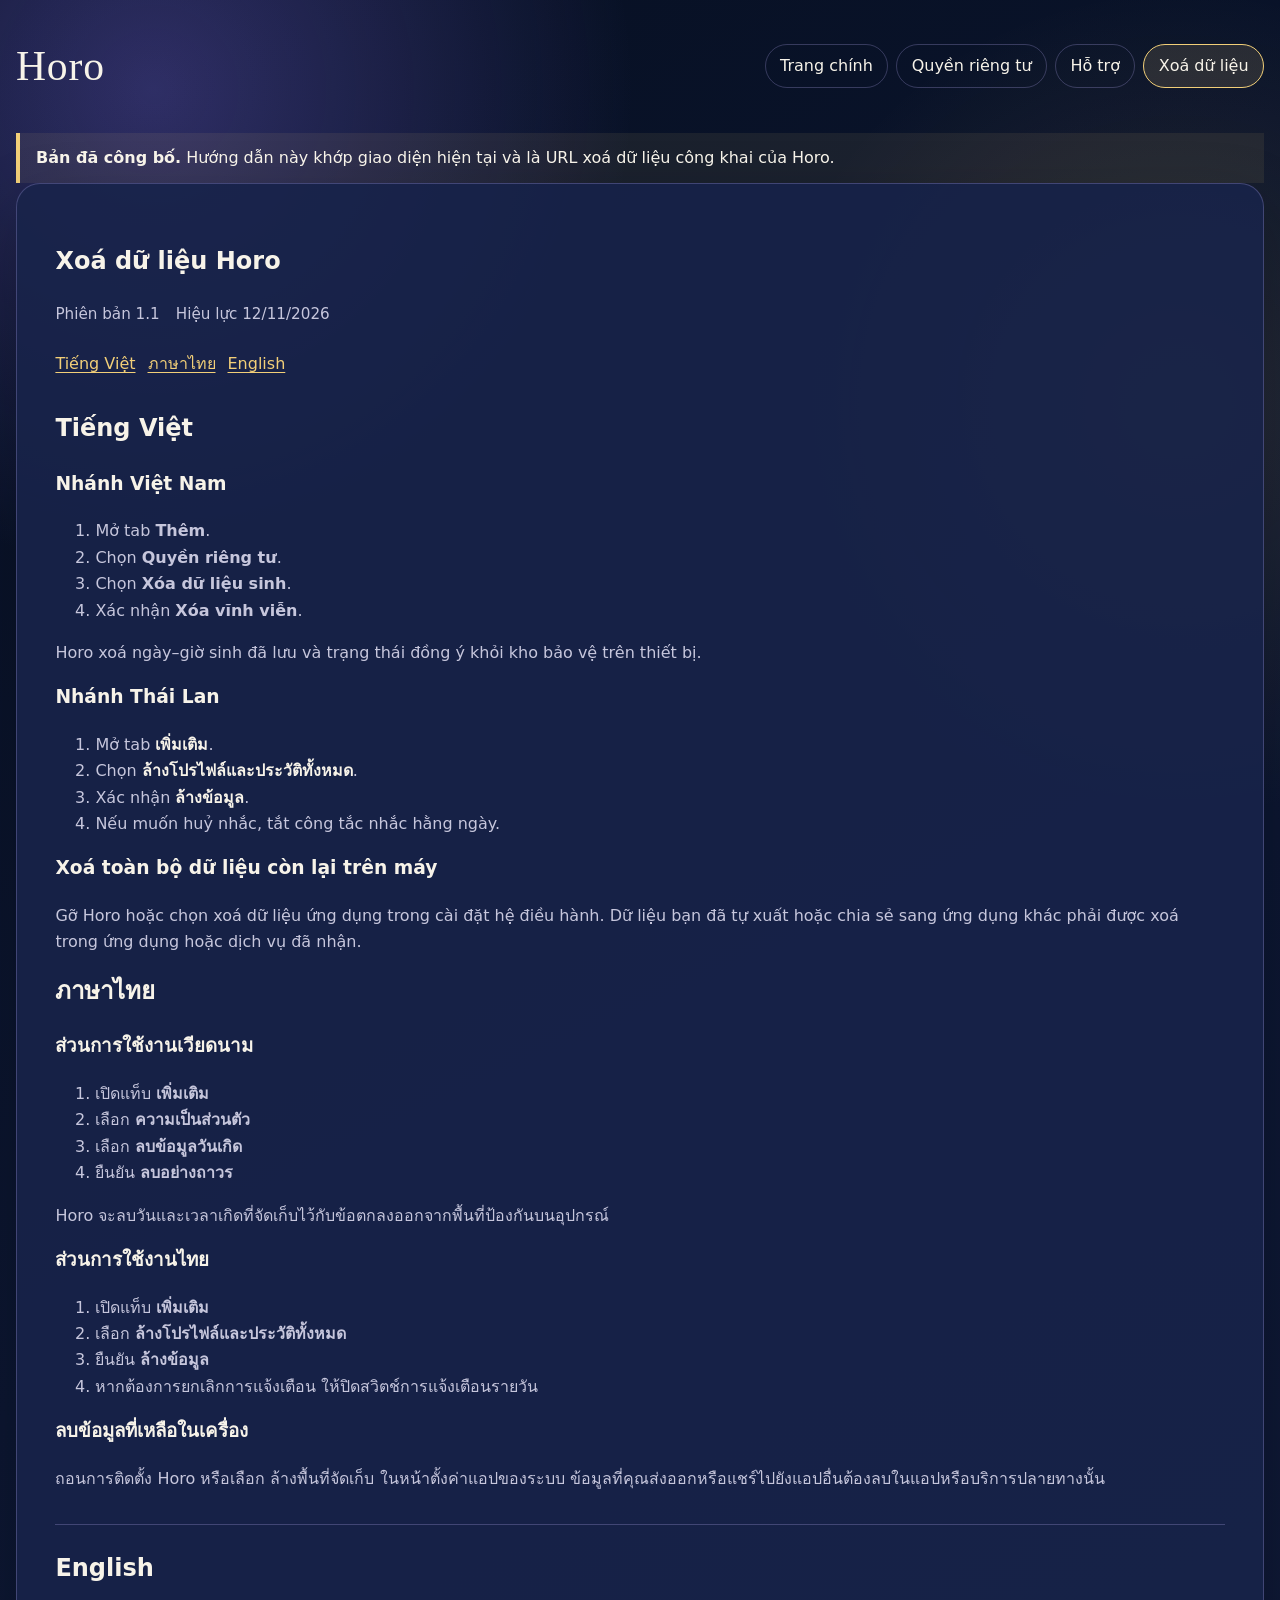
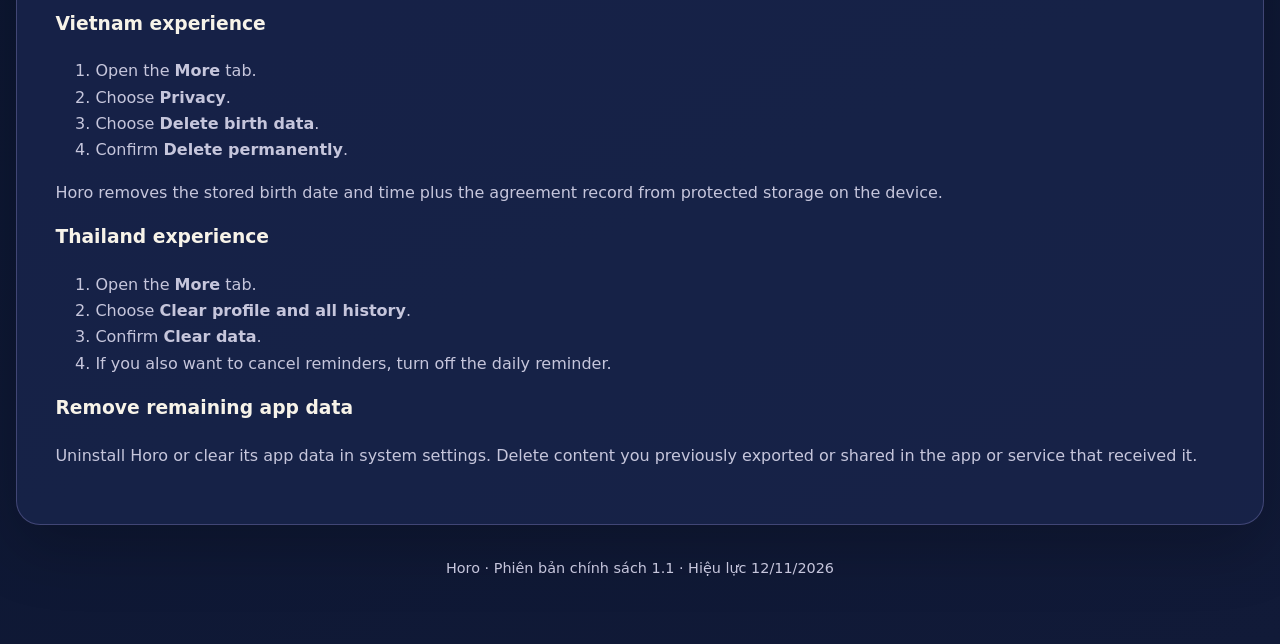
==== delete.html @ 23d902dc "Publish Horo legal and support pages" ====
<!doctype html>
<html lang="vi" data-policy-version="1.1">
  <head>
    <meta charset="utf-8">
    <meta name="viewport" content="width=device-width, initial-scale=1">
    <meta name="referrer" content="no-referrer">
    <meta name="description" content="Hướng dẫn xoá dữ liệu Horo bằng tiếng Việt, tiếng Thái và tiếng Anh.">
    <title>Xoá dữ liệu Horo</title>
    <link rel="stylesheet" href="styles.css">
  </head>
  <body>
    <main class="shell">
      <header class="topbar">
        <p class="brand">Horo</p>
        <nav class="nav" aria-label="Liên kết chính">
          <a href="index.html">Trang chính</a>
          <a href="privacy.html">Quyền riêng tư</a>
          <a href="support.html">Hỗ trợ</a>
          <a href="delete.html" aria-current="page">Xoá dữ liệu</a>
        </nav>
      </header>

      <div class="notice" role="status">
        <strong>Bản đã công bố.</strong> Hướng dẫn này khớp giao diện hiện tại và là URL xoá dữ liệu công khai của Horo.
      </div>

      <article class="card">
        <h1>Xoá dữ liệu Horo</h1>
        <p class="meta"><span>Phiên bản 1.1</span><span>Hiệu lực 12/11/2026</span></p>
        <nav class="language-nav" aria-label="Chọn ngôn ngữ">
          <a href="#vi" hreflang="vi">Tiếng Việt</a>
          <a href="#th" hreflang="th">ภาษาไทย</a>
          <a href="#en" hreflang="en">English</a>
        </nav>

        <section id="vi" lang="vi" aria-labelledby="vi-delete">
          <h2 id="vi-delete">Tiếng Việt</h2>
          <h3>Nhánh Việt Nam</h3>
          <ol>
            <li>Mở tab <strong>Thêm</strong>.</li>
            <li>Chọn <strong>Quyền riêng tư</strong>.</li>
            <li>Chọn <strong>Xóa dữ liệu sinh</strong>.</li>
            <li>Xác nhận <strong>Xóa vĩnh viễn</strong>.</li>
          </ol>
          <p>Horo xoá ngày–giờ sinh đã lưu và trạng thái đồng ý khỏi kho bảo vệ trên thiết bị.</p>

          <h3>Nhánh Thái Lan</h3>
          <ol>
            <li>Mở tab <strong class="path" lang="th">เพิ่มเติม</strong>.</li>
            <li>Chọn <strong class="path" lang="th">ล้างโปรไฟล์และประวัติทั้งหมด</strong>.</li>
            <li>Xác nhận <strong class="path" lang="th">ล้างข้อมูล</strong>.</li>
            <li>Nếu muốn huỷ nhắc, tắt công tắc nhắc hằng ngày.</li>
          </ol>

          <h3>Xoá toàn bộ dữ liệu còn lại trên máy</h3>
          <p>Gỡ Horo hoặc chọn xoá dữ liệu ứng dụng trong cài đặt hệ điều hành. Dữ liệu bạn đã tự xuất hoặc chia sẻ sang ứng dụng khác phải được xoá trong ứng dụng hoặc dịch vụ đã nhận.</p>
        </section>

        <section id="th" lang="th" aria-labelledby="th-delete" class="legal-section">
          <h2 id="th-delete">ภาษาไทย</h2>
          <h3>ส่วนการใช้งานเวียดนาม</h3>
          <ol>
            <li>เปิดแท็บ <strong>เพิ่มเติม</strong></li>
            <li>เลือก <strong>ความเป็นส่วนตัว</strong></li>
            <li>เลือก <strong>ลบข้อมูลวันเกิด</strong></li>
            <li>ยืนยัน <strong>ลบอย่างถาวร</strong></li>
          </ol>
          <p>Horo จะลบวันและเวลาเกิดที่จัดเก็บไว้กับข้อตกลงออกจากพื้นที่ป้องกันบนอุปกรณ์</p>

          <h3>ส่วนการใช้งานไทย</h3>
          <ol>
            <li>เปิดแท็บ <strong>เพิ่มเติม</strong></li>
            <li>เลือก <strong>ล้างโปรไฟล์และประวัติทั้งหมด</strong></li>
            <li>ยืนยัน <strong>ล้างข้อมูล</strong></li>
            <li>หากต้องการยกเลิกการแจ้งเตือน ให้ปิดสวิตช์การแจ้งเตือนรายวัน</li>
          </ol>

          <h3>ลบข้อมูลที่เหลือในเครื่อง</h3>
          <p>ถอนการติดตั้ง Horo หรือเลือก ล้างพื้นที่จัดเก็บ ในหน้าตั้งค่าแอปของระบบ ข้อมูลที่คุณส่งออกหรือแชร์ไปยังแอปอื่นต้องลบในแอปหรือบริการปลายทางนั้น</p>
        </section>

        <section id="en" lang="en" aria-labelledby="en-delete" class="legal-section">
          <h2 id="en-delete">English</h2>
          <h3>Vietnam experience</h3>
          <ol>
            <li>Open the <strong>More</strong> tab.</li>
            <li>Choose <strong>Privacy</strong>.</li>
            <li>Choose <strong>Delete birth data</strong>.</li>
            <li>Confirm <strong>Delete permanently</strong>.</li>
          </ol>
          <p>Horo removes the stored birth date and time plus the agreement record from protected storage on the device.</p>

          <h3>Thailand experience</h3>
          <ol>
            <li>Open the <strong>More</strong> tab.</li>
            <li>Choose <strong>Clear profile and all history</strong>.</li>
            <li>Confirm <strong>Clear data</strong>.</li>
            <li>If you also want to cancel reminders, turn off the daily reminder.</li>
          </ol>

          <h3>Remove remaining app data</h3>
          <p>Uninstall Horo or clear its app data in system settings. Delete content you previously exported or shared in the app or service that received it.</p>
        </section>
      </article>

      <footer>Horo · Phiên bản chính sách 1.1 · Hiệu lực 12/11/2026</footer>
    </main>
  </body>
</html>
---- styles.css ----
:root {
  color-scheme: dark;
  --night: #081126;
  --night-soft: #111d3d;
  --card: rgba(24, 36, 74, 0.88);
  --card-border: rgba(190, 179, 255, 0.25);
  --ink: #f7f3e9;
  --muted: #c6c6dc;
  --lilac: #b9a7ff;
  --gold: #f2cf78;
  --danger: #ffd7a1;
  --max: 78rem;
}

* {
  box-sizing: border-box;
}

html {
  background: var(--night);
  color: var(--ink);
  font-family: ui-sans-serif, system-ui, -apple-system, BlinkMacSystemFont, "Segoe UI", sans-serif;
  line-height: 1.65;
}

body {
  margin: 0;
  min-height: 100vh;
  background:
    radial-gradient(circle at 12% 4%, rgba(129, 109, 238, 0.32), transparent 30rem),
    radial-gradient(circle at 92% 18%, rgba(242, 207, 120, 0.12), transparent 26rem),
    linear-gradient(155deg, #071023 0%, #0c1631 50%, #111a38 100%);
}

a {
  color: var(--gold);
  text-underline-offset: 0.18em;
}

a:hover,
a:focus-visible {
  color: #fff3c5;
}

.shell {
  width: min(calc(100% - 2rem), var(--max));
  margin-inline: auto;
  padding-block: 2rem 4rem;
}

.topbar {
  display: flex;
  flex-wrap: wrap;
  align-items: center;
  justify-content: space-between;
  gap: 1rem;
  margin-bottom: 2rem;
}

.brand {
  margin: 0;
  font-family: Georgia, "Times New Roman", serif;
  font-size: clamp(1.7rem, 4vw, 2.6rem);
  letter-spacing: 0.02em;
}

.nav {
  display: flex;
  flex-wrap: wrap;
  gap: 0.5rem;
}

.nav a {
  display: inline-flex;
  min-height: 2.75rem;
  align-items: center;
  border: 1px solid var(--card-border);
  border-radius: 999px;
  padding: 0.45rem 0.9rem;
  color: var(--ink);
  text-decoration: none;
}

.nav a[aria-current="page"] {
  border-color: var(--gold);
  background: rgba(242, 207, 120, 0.12);
}

.draft {
  border: 1px solid rgba(242, 207, 120, 0.52);
  border-radius: 1rem;
  background: rgba(71, 51, 17, 0.42);
  padding: 0.9rem 1rem;
  color: var(--danger);
  margin-bottom: 1.25rem;
}

.hero,
.card {
  border: 1px solid var(--card-border);
  border-radius: 1.5rem;
  background: var(--card);
  box-shadow: 0 1.4rem 4rem rgba(0, 0, 0, 0.22);
  padding: clamp(1.2rem, 4vw, 2.4rem);
}

.hero h1 {
  max-width: 18ch;
  margin: 0;
  font-family: Georgia, "Times New Roman", serif;
  font-size: clamp(2.1rem, 7vw, 4.8rem);
  line-height: 1.05;
}

.hero p {
  max-width: 60ch;
  color: var(--muted);
  font-size: 1.05rem;
}

.grid {
  display: grid;
  grid-template-columns: repeat(auto-fit, minmax(min(100%, 15rem), 1fr));
  gap: 1rem;
  margin-top: 1rem;
}

.card h2,
.card h3 {
  margin-top: 0;
}

.card p,
.card li {
  color: var(--muted);
}

.meta {
  display: flex;
  flex-wrap: wrap;
  gap: 0.5rem 1rem;
  margin: 0 0 1.5rem;
  color: var(--muted);
  font-size: 0.95rem;
}

.language-nav {
  display: flex;
  flex-wrap: wrap;
  gap: 0.75rem;
  margin: 1rem 0 2rem;
}

section[lang] {
  scroll-margin-top: 1rem;
}

.legal-section + .legal-section {
  margin-top: 2rem;
  padding-top: 1.5rem;
  border-top: 1px solid var(--card-border);
}

.notice {
  border-left: 0.3rem solid var(--gold);
  padding: 0.75rem 1rem;
  background: rgba(242, 207, 120, 0.08);
}

.path {
  color: var(--ink);
  font-weight: 700;
}

footer {
  margin-top: 2rem;
  color: var(--muted);
  font-size: 0.9rem;
  text-align: center;
}

@media (prefers-reduced-motion: no-preference) {
  a,
  .card,
  .hero {
    transition: border-color 160ms ease, background-color 160ms ease, color 160ms ease;
  }

  .card:hover,
  .hero:hover {
    border-color: rgba(242, 207, 120, 0.45);
  }
}
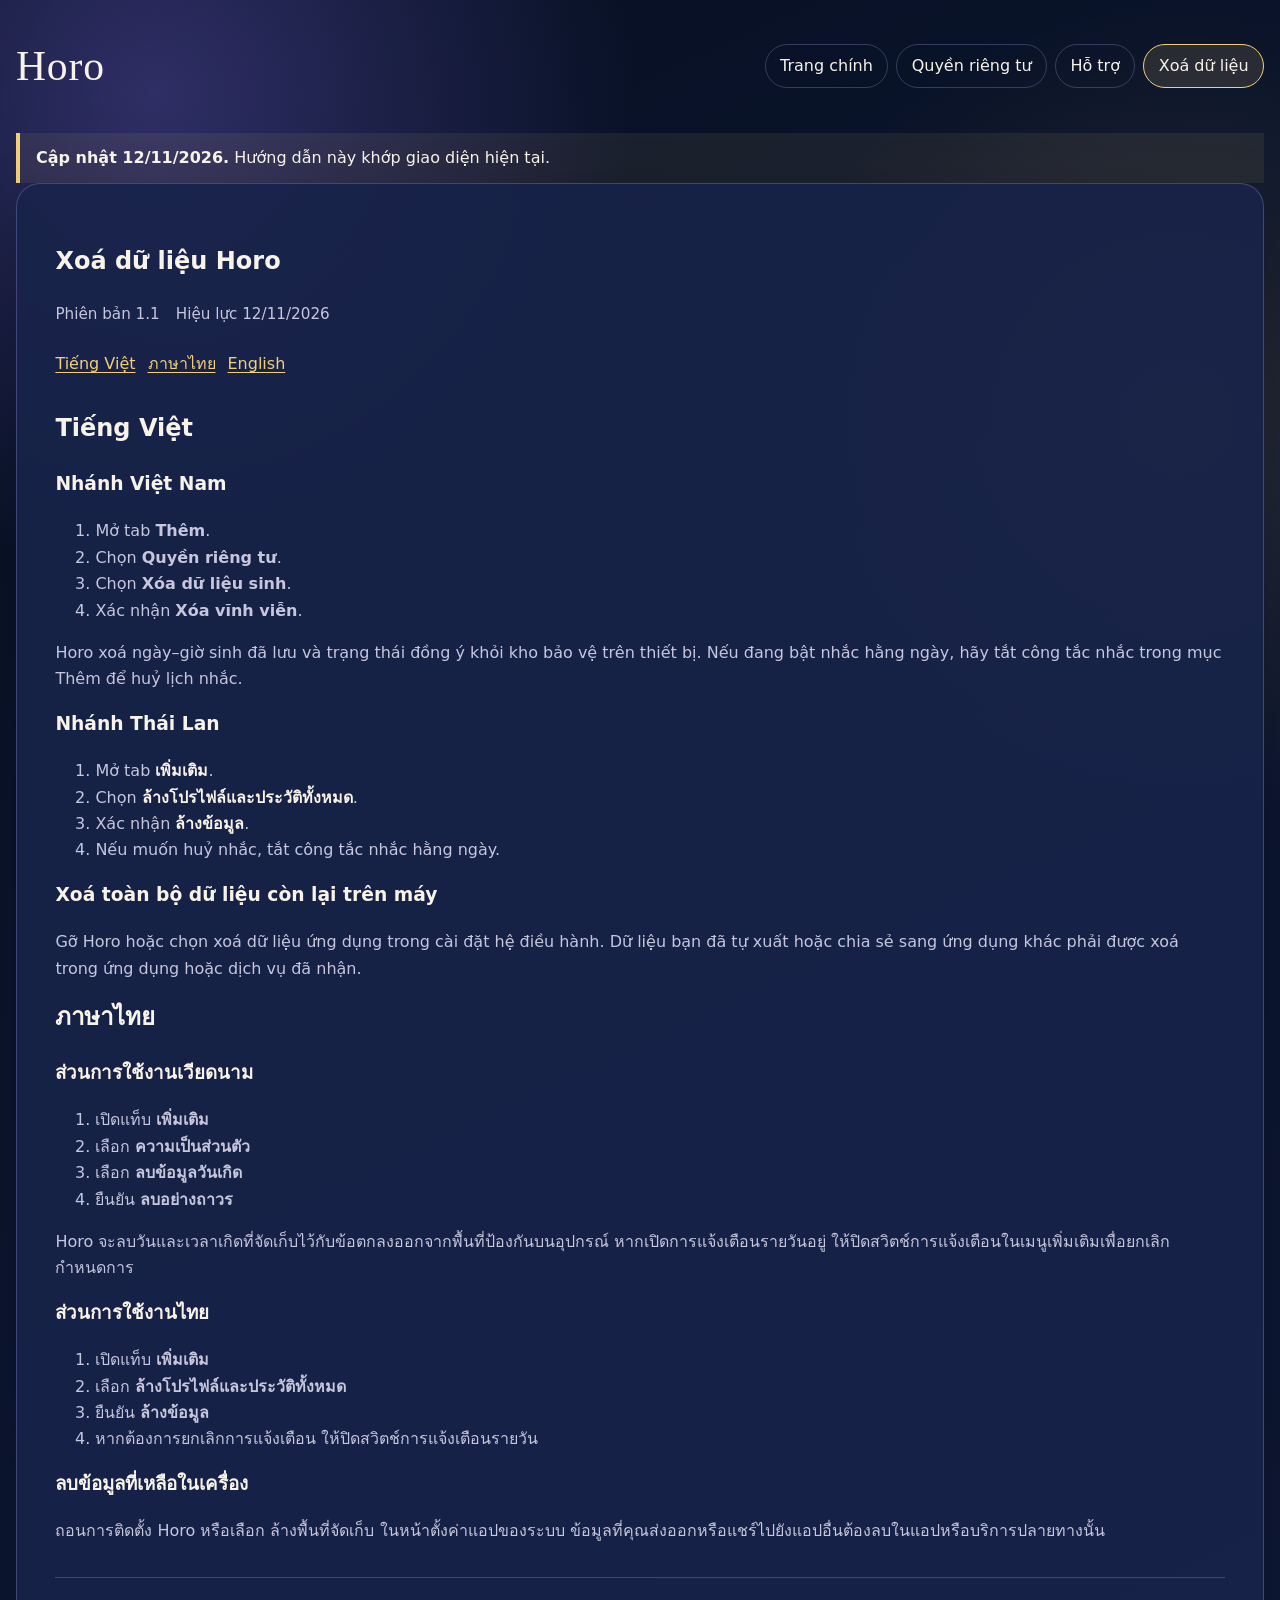
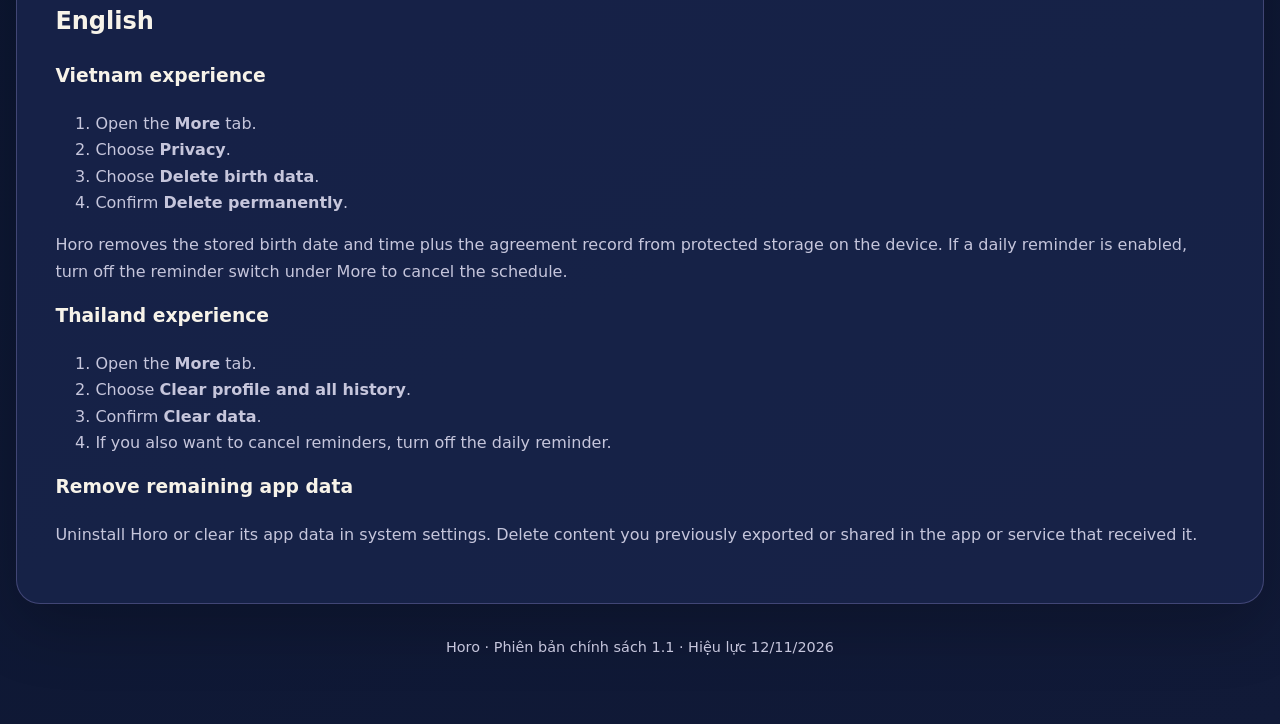
==== commit d5917e0f: "Update legal policy for share and mic flows" ====
--- a/delete.html
+++ b/delete.html
@@ -21,7 +21,7 @@
       </header>
 
       <div class="notice" role="status">
-        <strong>Bản đã công bố.</strong> Hướng dẫn này khớp giao diện hiện tại và là URL xoá dữ liệu công khai của Horo.
+        <strong>Cập nhật 12/11/2026.</strong> Hướng dẫn này khớp giao diện hiện tại.
       </div>
 
       <article class="card">
@@ -42,7 +42,7 @@
             <li>Chọn <strong>Xóa dữ liệu sinh</strong>.</li>
             <li>Xác nhận <strong>Xóa vĩnh viễn</strong>.</li>
           </ol>
-          <p>Horo xoá ngày–giờ sinh đã lưu và trạng thái đồng ý khỏi kho bảo vệ trên thiết bị.</p>
+          <p>Horo xoá ngày–giờ sinh đã lưu và trạng thái đồng ý khỏi kho bảo vệ trên thiết bị. Nếu đang bật nhắc hằng ngày, hãy tắt công tắc nhắc trong mục Thêm để huỷ lịch nhắc.</p>
 
           <h3>Nhánh Thái Lan</h3>
           <ol>
@@ -65,7 +65,7 @@
             <li>เลือก <strong>ลบข้อมูลวันเกิด</strong></li>
             <li>ยืนยัน <strong>ลบอย่างถาวร</strong></li>
           </ol>
-          <p>Horo จะลบวันและเวลาเกิดที่จัดเก็บไว้กับข้อตกลงออกจากพื้นที่ป้องกันบนอุปกรณ์</p>
+          <p>Horo จะลบวันและเวลาเกิดที่จัดเก็บไว้กับข้อตกลงออกจากพื้นที่ป้องกันบนอุปกรณ์ หากเปิดการแจ้งเตือนรายวันอยู่ ให้ปิดสวิตช์การแจ้งเตือนในเมนูเพิ่มเติมเพื่อยกเลิกกำหนดการ</p>
 
           <h3>ส่วนการใช้งานไทย</h3>
           <ol>
@@ -88,7 +88,7 @@
             <li>Choose <strong>Delete birth data</strong>.</li>
             <li>Confirm <strong>Delete permanently</strong>.</li>
           </ol>
-          <p>Horo removes the stored birth date and time plus the agreement record from protected storage on the device.</p>
+          <p>Horo removes the stored birth date and time plus the agreement record from protected storage on the device. If a daily reminder is enabled, turn off the reminder switch under More to cancel the schedule.</p>
 
           <h3>Thailand experience</h3>
           <ol>
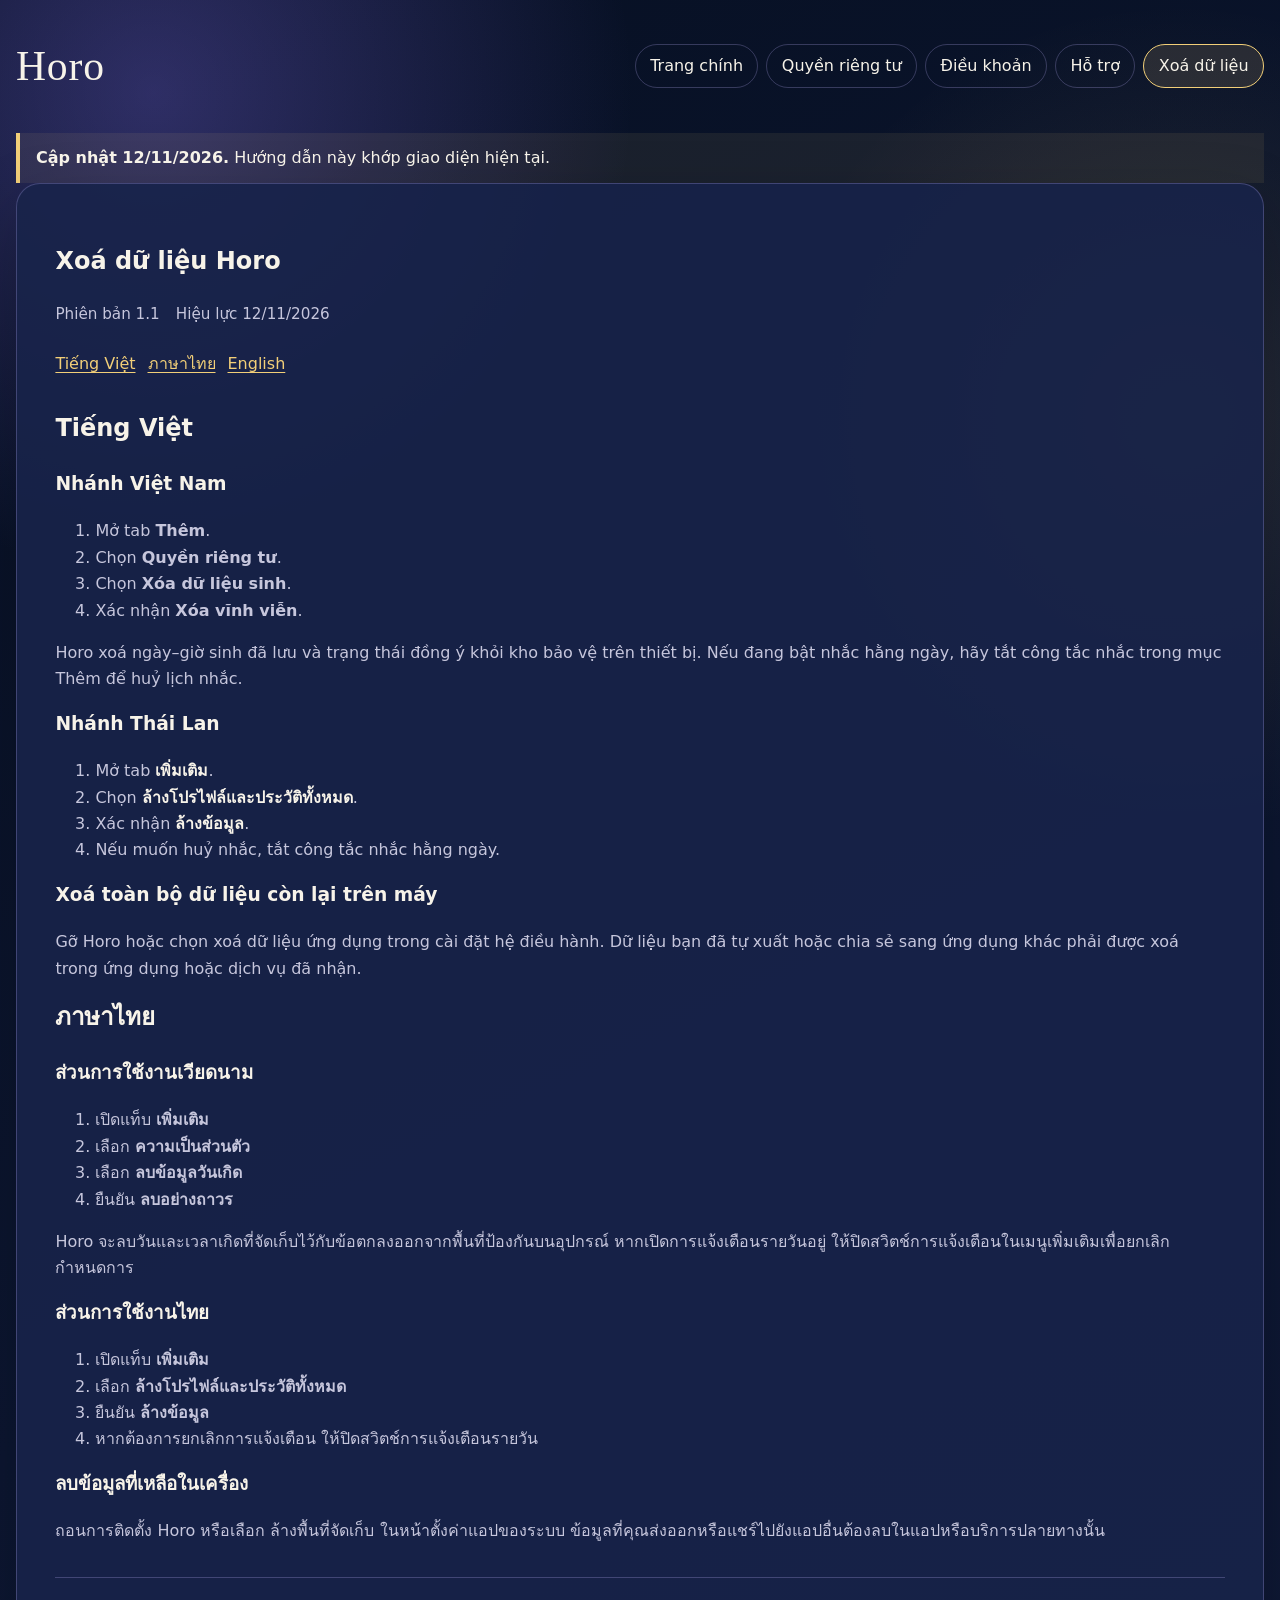
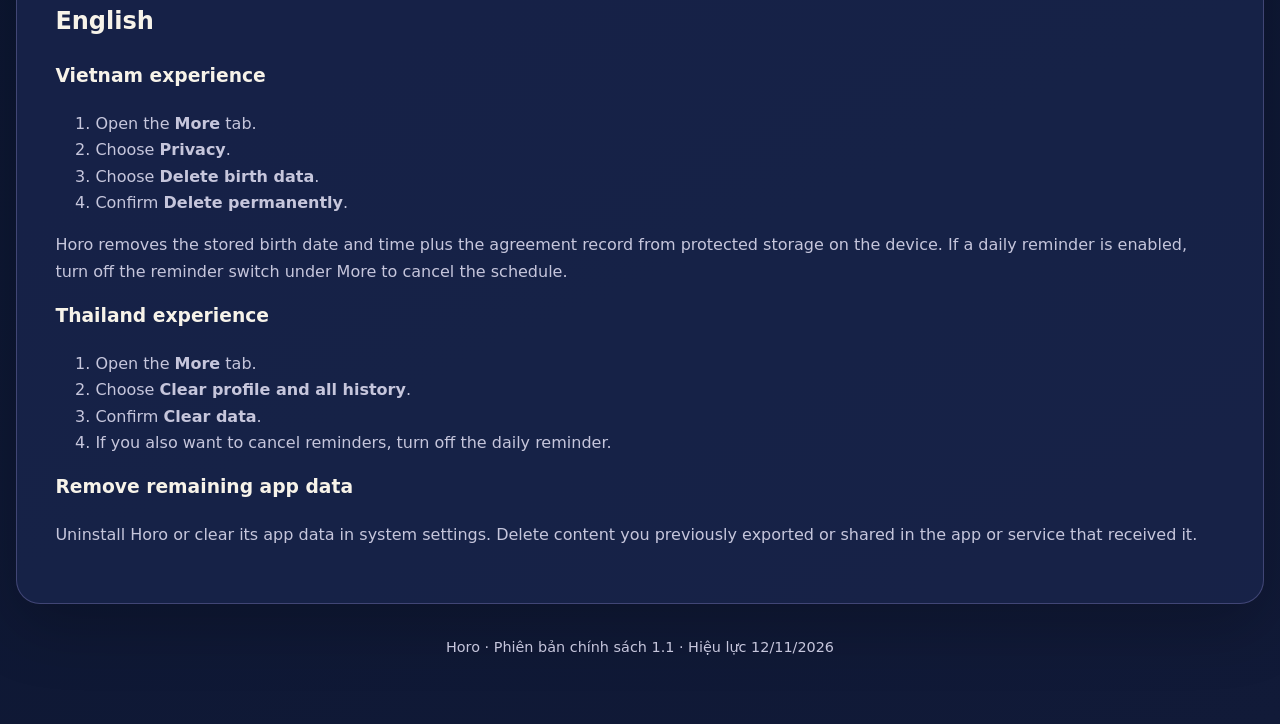
==== commit 216ad72c: "Add terms of use 1.0 page and nav link Source: horo main 71231f7d" ====
--- a/delete.html
+++ b/delete.html
@@ -15,6 +15,7 @@
         <nav class="nav" aria-label="Liên kết chính">
           <a href="index.html">Trang chính</a>
           <a href="privacy.html">Quyền riêng tư</a>
+          <a href="terms.html">Điều khoản</a>
           <a href="support.html">Hỗ trợ</a>
           <a href="delete.html" aria-current="page">Xoá dữ liệu</a>
         </nav>
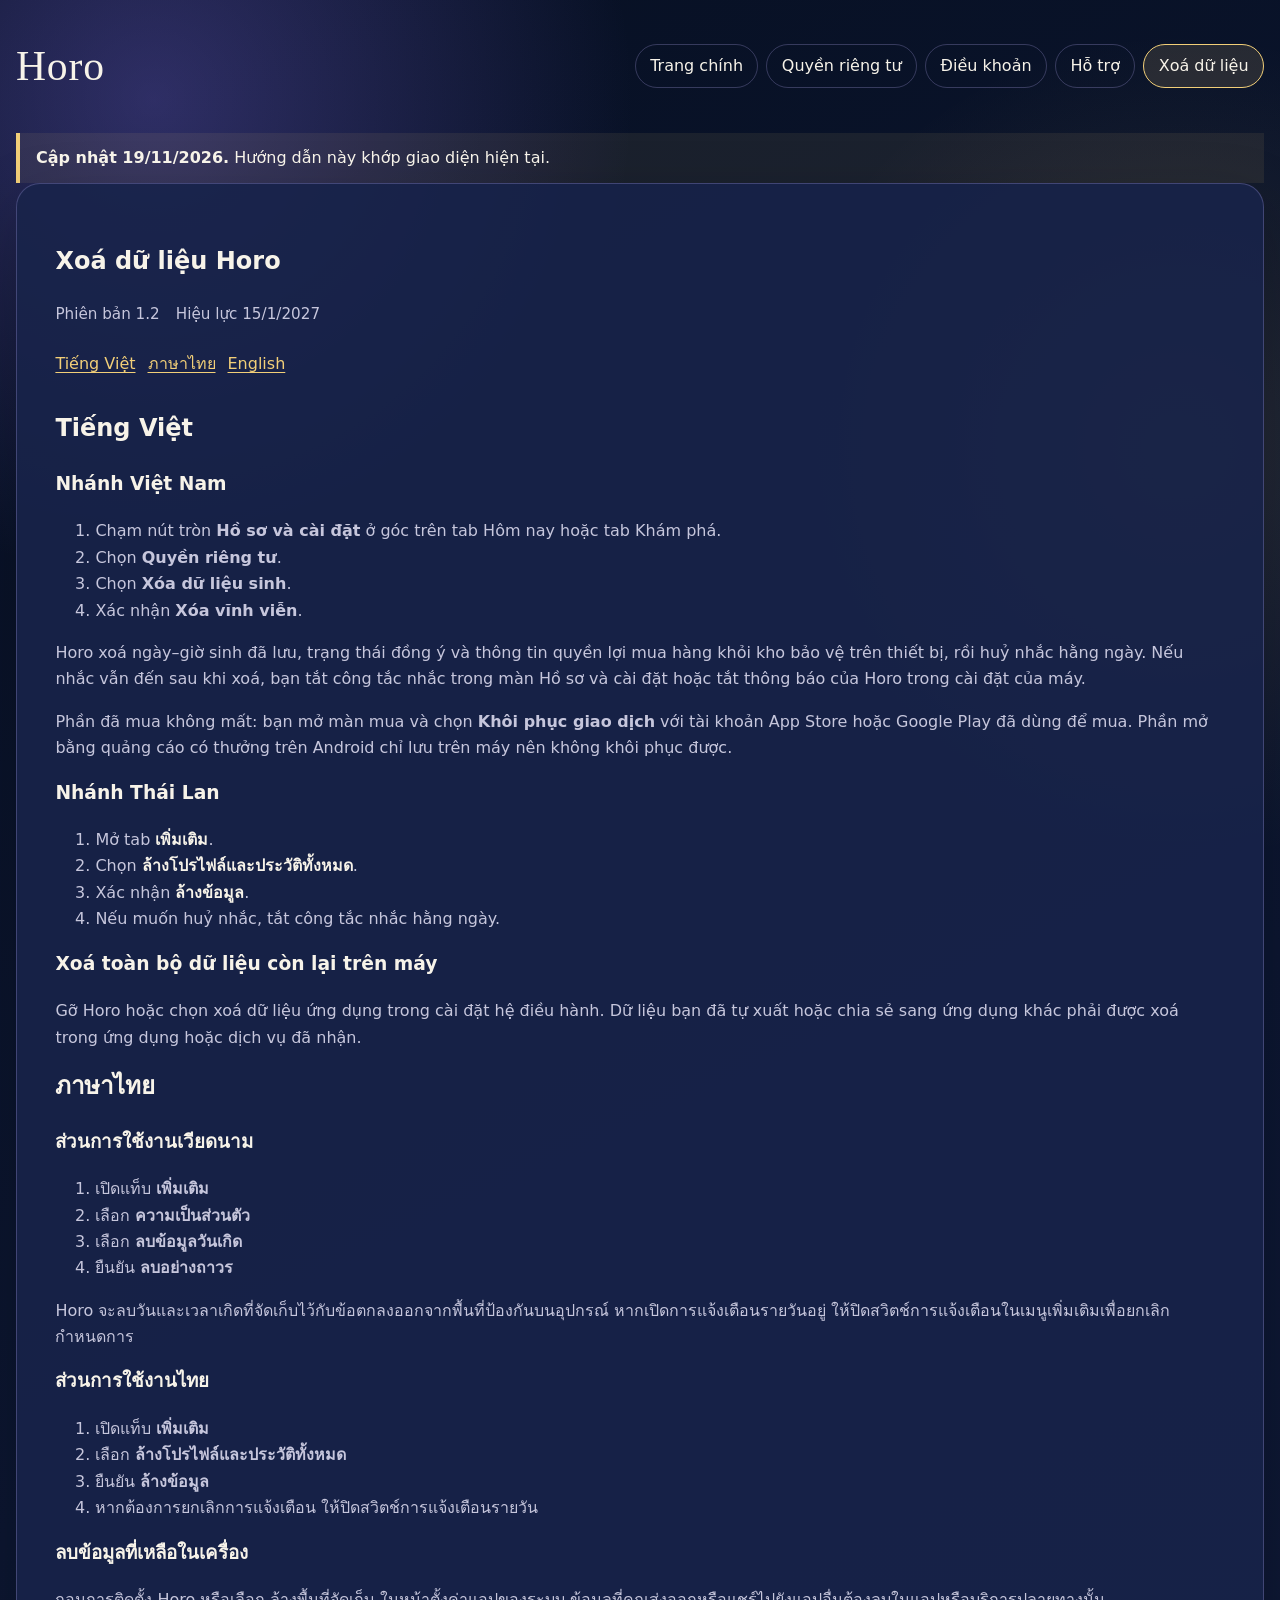
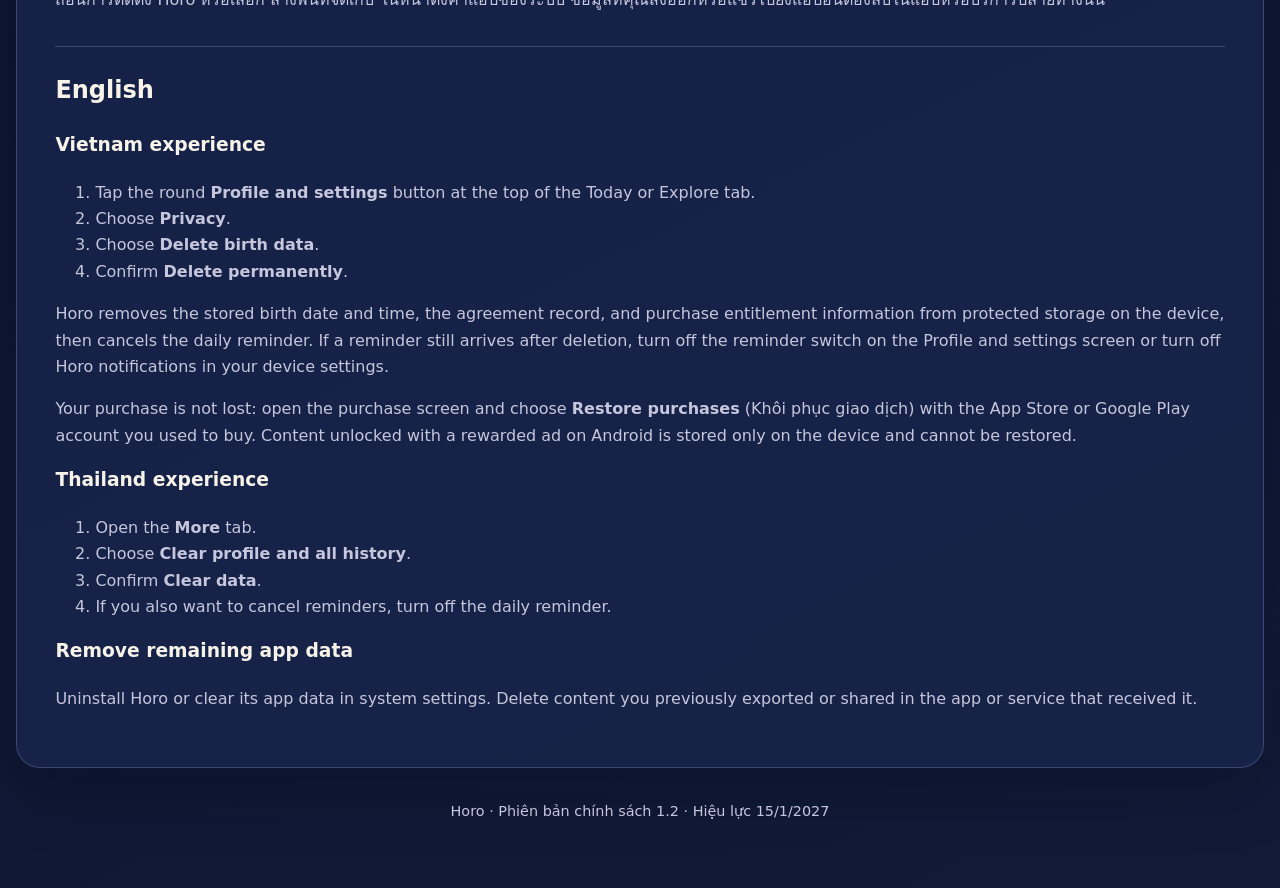
==== commit 09fda48d: "Privacy notice 1.2 (VI/EN, effective 2027-01-15), updated deletion path Source: horo main 63f6c10d" ====
--- a/delete.html
+++ b/delete.html
@@ -1,5 +1,5 @@
 <!doctype html>
-<html lang="vi" data-policy-version="1.1">
+<html lang="vi" data-policy-version="1.2">
   <head>
     <meta charset="utf-8">
     <meta name="viewport" content="width=device-width, initial-scale=1">
@@ -22,12 +22,12 @@
       </header>
 
       <div class="notice" role="status">
-        <strong>Cập nhật 12/11/2026.</strong> Hướng dẫn này khớp giao diện hiện tại.
+        <strong>Cập nhật 19/11/2026.</strong> Hướng dẫn này khớp giao diện hiện tại.
       </div>
 
       <article class="card">
         <h1>Xoá dữ liệu Horo</h1>
-        <p class="meta"><span>Phiên bản 1.1</span><span>Hiệu lực 12/11/2026</span></p>
+        <p class="meta"><span>Phiên bản 1.2</span><span>Hiệu lực 15/1/2027</span></p>
         <nav class="language-nav" aria-label="Chọn ngôn ngữ">
           <a href="#vi" hreflang="vi">Tiếng Việt</a>
           <a href="#th" hreflang="th">ภาษาไทย</a>
@@ -38,12 +38,13 @@
           <h2 id="vi-delete">Tiếng Việt</h2>
           <h3>Nhánh Việt Nam</h3>
           <ol>
-            <li>Mở tab <strong>Thêm</strong>.</li>
+            <li>Chạm nút tròn <strong>Hồ sơ và cài đặt</strong> ở góc trên tab Hôm nay hoặc tab Khám phá.</li>
             <li>Chọn <strong>Quyền riêng tư</strong>.</li>
             <li>Chọn <strong>Xóa dữ liệu sinh</strong>.</li>
             <li>Xác nhận <strong>Xóa vĩnh viễn</strong>.</li>
           </ol>
-          <p>Horo xoá ngày–giờ sinh đã lưu và trạng thái đồng ý khỏi kho bảo vệ trên thiết bị. Nếu đang bật nhắc hằng ngày, hãy tắt công tắc nhắc trong mục Thêm để huỷ lịch nhắc.</p>
+          <p>Horo xoá ngày–giờ sinh đã lưu, trạng thái đồng ý và thông tin quyền lợi mua hàng khỏi kho bảo vệ trên thiết bị, rồi huỷ nhắc hằng ngày. Nếu nhắc vẫn đến sau khi xoá, bạn tắt công tắc nhắc trong màn Hồ sơ và cài đặt hoặc tắt thông báo của Horo trong cài đặt của máy.</p>
+          <p>Phần đã mua không mất: bạn mở màn mua và chọn <strong>Khôi phục giao dịch</strong> với tài khoản App Store hoặc Google Play đã dùng để mua. Phần mở bằng quảng cáo có thưởng trên Android chỉ lưu trên máy nên không khôi phục được.</p>
 
           <h3>Nhánh Thái Lan</h3>
           <ol>
@@ -84,12 +85,13 @@
           <h2 id="en-delete">English</h2>
           <h3>Vietnam experience</h3>
           <ol>
-            <li>Open the <strong>More</strong> tab.</li>
+            <li>Tap the round <strong>Profile and settings</strong> button at the top of the Today or Explore tab.</li>
             <li>Choose <strong>Privacy</strong>.</li>
             <li>Choose <strong>Delete birth data</strong>.</li>
             <li>Confirm <strong>Delete permanently</strong>.</li>
           </ol>
-          <p>Horo removes the stored birth date and time plus the agreement record from protected storage on the device. If a daily reminder is enabled, turn off the reminder switch under More to cancel the schedule.</p>
+          <p>Horo removes the stored birth date and time, the agreement record, and purchase entitlement information from protected storage on the device, then cancels the daily reminder. If a reminder still arrives after deletion, turn off the reminder switch on the Profile and settings screen or turn off Horo notifications in your device settings.</p>
+          <p>Your purchase is not lost: open the purchase screen and choose <strong>Restore purchases</strong> (<span lang="vi">Khôi phục giao dịch</span>) with the App Store or Google Play account you used to buy. Content unlocked with a rewarded ad on Android is stored only on the device and cannot be restored.</p>
 
           <h3>Thailand experience</h3>
           <ol>
@@ -104,7 +106,7 @@
         </section>
       </article>
 
-      <footer>Horo · Phiên bản chính sách 1.1 · Hiệu lực 12/11/2026</footer>
+      <footer>Horo · Phiên bản chính sách 1.2 · Hiệu lực 15/1/2027</footer>
     </main>
   </body>
 </html>
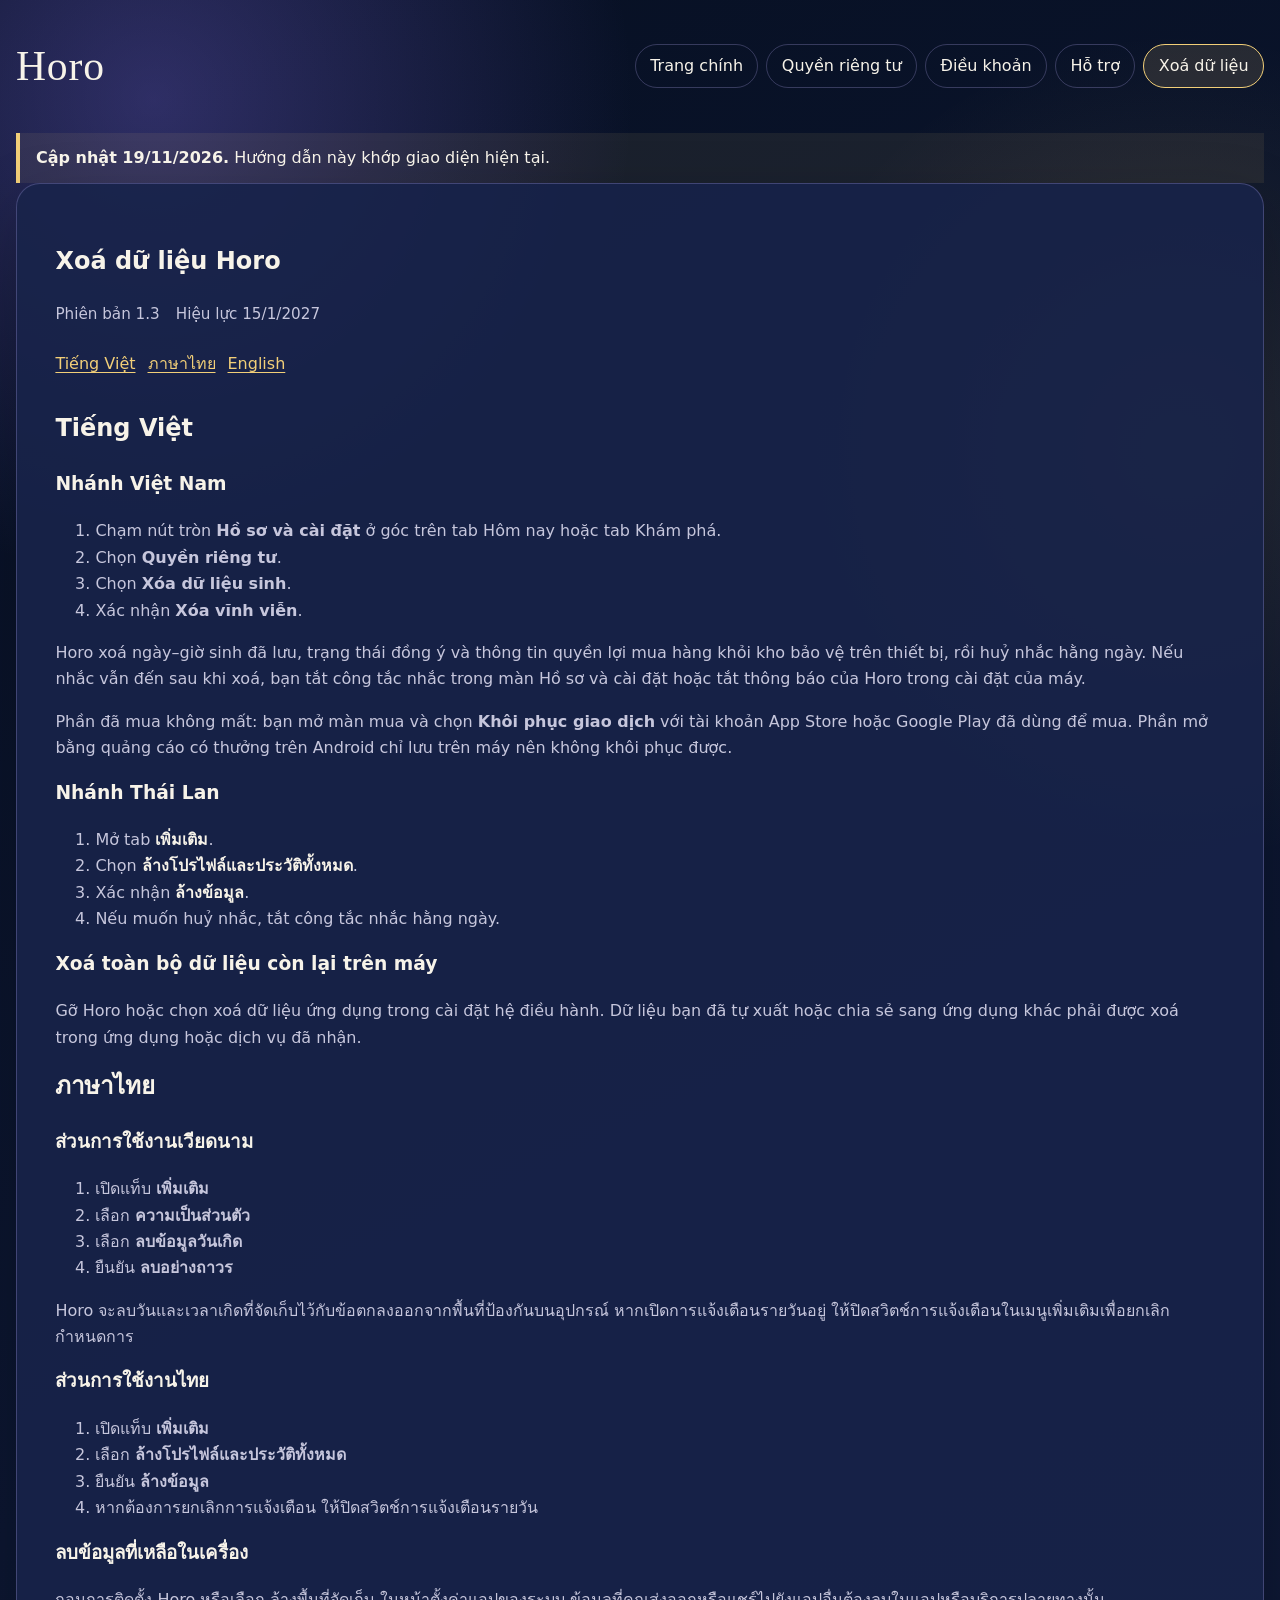
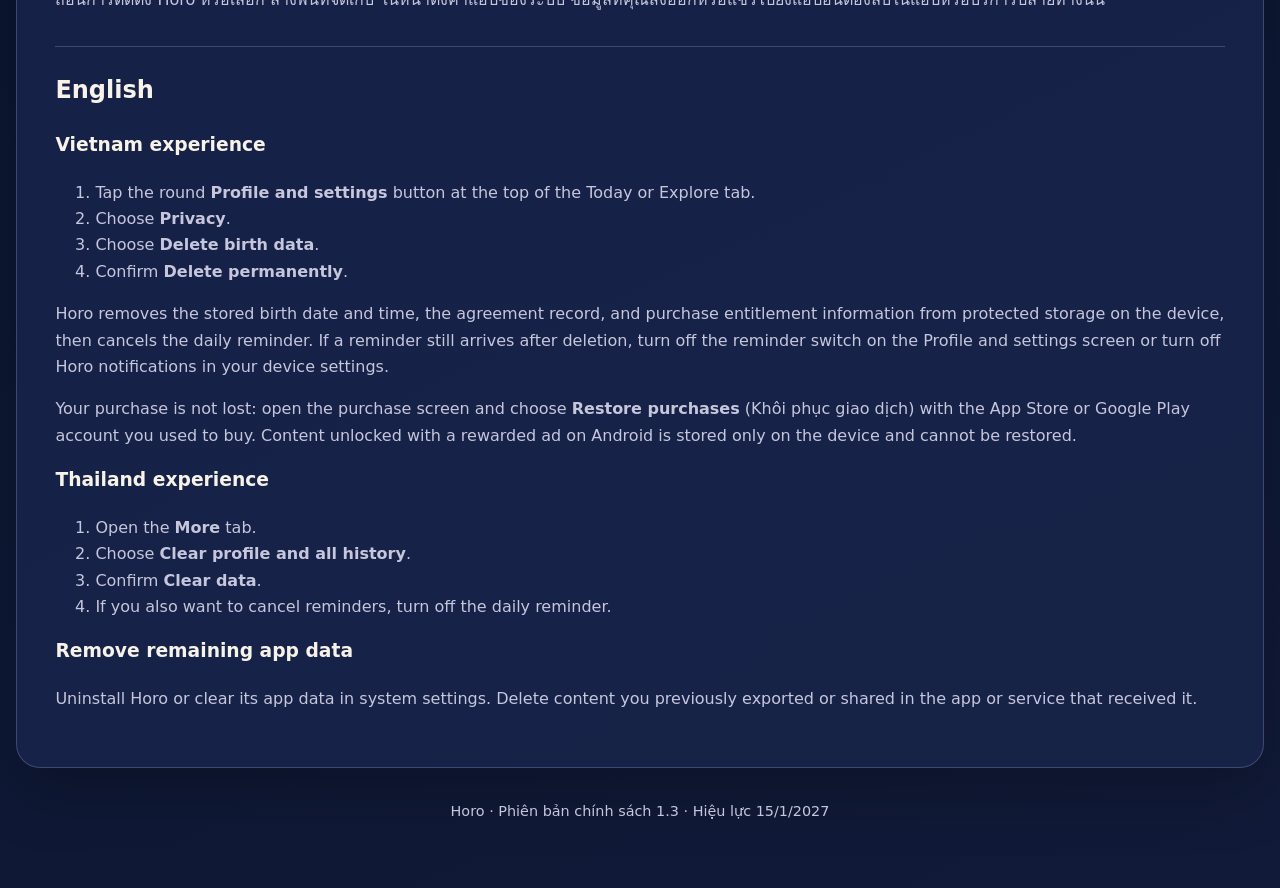
==== commit e020669f: "Privacy notice 1.3 (VI/EN, effective 2027-01-15): non-personalised AdMob ads on Android and iPhone C" ====
--- a/delete.html
+++ b/delete.html
@@ -1,5 +1,5 @@
 <!doctype html>
-<html lang="vi" data-policy-version="1.2">
+<html lang="vi" data-policy-version="1.3">
   <head>
     <meta charset="utf-8">
     <meta name="viewport" content="width=device-width, initial-scale=1">
@@ -27,7 +27,7 @@
 
       <article class="card">
         <h1>Xoá dữ liệu Horo</h1>
-        <p class="meta"><span>Phiên bản 1.2</span><span>Hiệu lực 15/1/2027</span></p>
+        <p class="meta"><span>Phiên bản 1.3</span><span>Hiệu lực 15/1/2027</span></p>
         <nav class="language-nav" aria-label="Chọn ngôn ngữ">
           <a href="#vi" hreflang="vi">Tiếng Việt</a>
           <a href="#th" hreflang="th">ภาษาไทย</a>
@@ -106,7 +106,7 @@
         </section>
       </article>
 
-      <footer>Horo · Phiên bản chính sách 1.2 · Hiệu lực 15/1/2027</footer>
+      <footer>Horo · Phiên bản chính sách 1.3 · Hiệu lực 15/1/2027</footer>
     </main>
   </body>
 </html>
